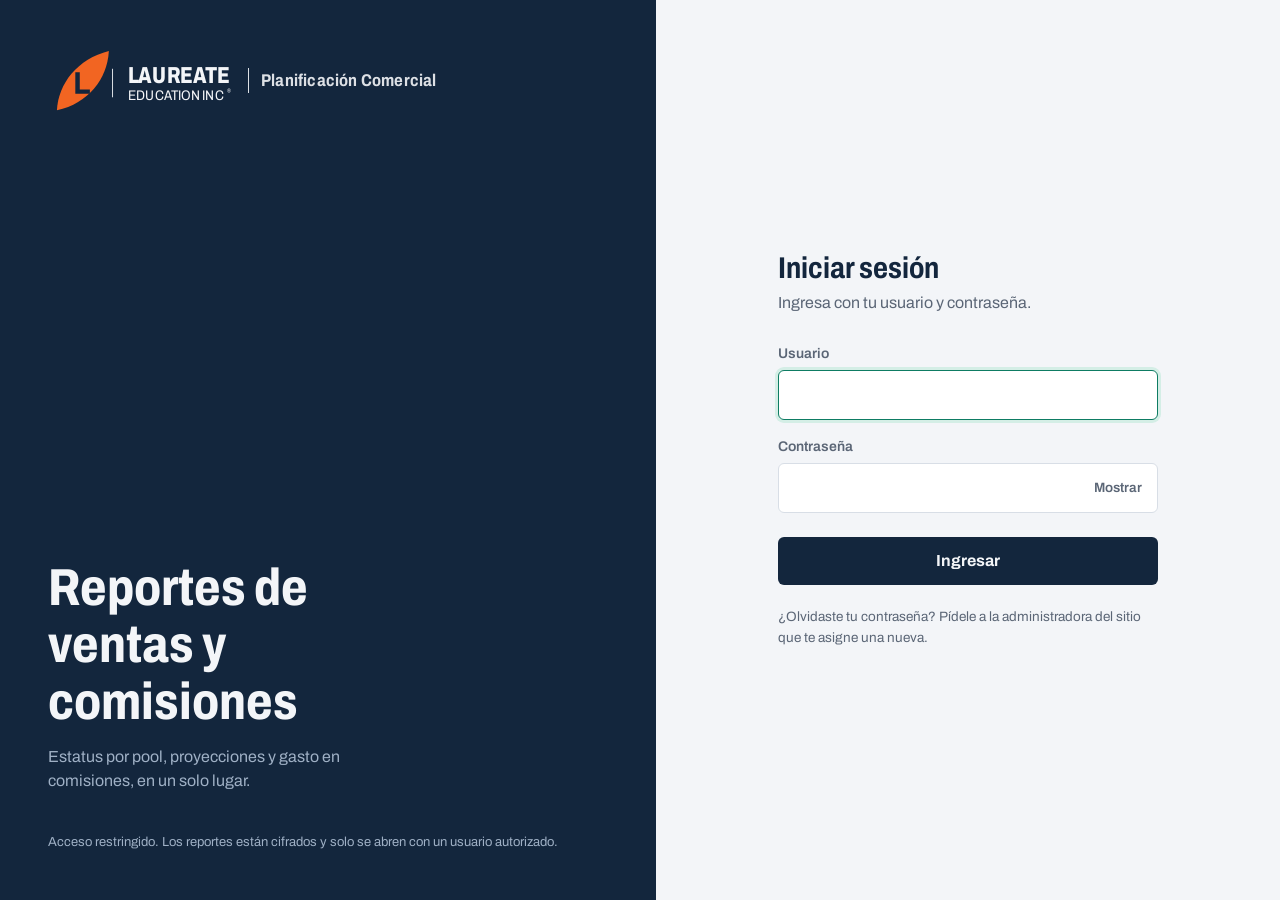
==== site/index.html @ 257400d3 "Agregar sitio con inicio de sesión y panel de reportes Login cifrado (PBKDF2 + AES-GCM) para Planifi" ====
<!DOCTYPE html>
<html lang="es">
<head>
<meta charset="utf-8">
<meta name="viewport" content="width=device-width, initial-scale=1">
<meta name="robots" content="noindex, nofollow">
<title>Planificación Comercial · Iniciar sesión</title>
<link rel="stylesheet" href="https://fonts.googleapis.com/css2?family=Archivo:wdth,wght@62..125,400..800&display=swap">
<link rel="stylesheet" href="app.css">
</head>
<body>
<div class="login">
  <aside class="side">
    <div class="brand"><span class="logo"></span><span class="team">Planificación Comercial</span></div>
    <h1>Reportes de ventas y comisiones</h1>
    <p>Estatus por pool, proyecciones y gasto en comisiones, en un solo lugar.</p>
    <small>Acceso restringido. Los reportes están cifrados y solo se abren con un usuario autorizado.</small>
  </aside>
  <main>
    <form class="card" id="f" autocomplete="on" novalidate>
      <h2>Iniciar sesión</h2>
      <p class="sub">Ingresa con tu usuario y contraseña.</p>
      <div class="err" id="err" role="alert"></div>
      <label class="field">Usuario
        <input id="u" name="username" autocomplete="username" autocapitalize="none" spellcheck="false" required autofocus>
      </label>
      <label class="field">Contraseña
        <span class="pw">
          <input id="p" name="password" type="password" autocomplete="current-password" required>
          <button type="button" id="ver" aria-label="Mostrar contraseña">Mostrar</button>
        </span>
      </label>
      <button class="btn" id="go" type="submit">Ingresar</button>
      <p class="note">¿Olvidaste tu contraseña? Pídele a la administradora del sitio que te asigne una nueva.</p>
    </form>
  </main>
</div>
<script src="app.js"></script>
<script>
if (sesion.get()) location.replace("panel.html");
const $ = id => document.getElementById(id);
$("ver").onclick = () => {
  const show = $("p").type === "password";
  $("p").type = show ? "text" : "password";
  $("ver").textContent = show ? "Ocultar" : "Mostrar";
  $("ver").setAttribute("aria-label", show ? "Ocultar contraseña" : "Mostrar contraseña");
};
const error = msg => { $("err").textContent = msg; $("err").classList.toggle("show", !!msg); };
$("f").onsubmit = async e => {
  e.preventDefault();
  const u = $("u").value, p = $("p").value;
  if (!u.trim() || !p) return error("Escribe tu usuario y contraseña.");
  error(""); $("go").disabled = true; $("go").textContent = "Verificando…";
  try {
    const r = await login(u, p);
    if (!r) { error("Usuario o contraseña incorrectos."); $("p").select(); return; }
    sesion.set(r.k, r.nombre);
    location.replace("panel.html");
  } catch (err) {
    error(window.crypto?.subtle ? "No se pudo conectar. Intenta de nuevo." : "Abre el sitio con https para poder ingresar.");
  } finally { $("go").disabled = false; $("go").textContent = "Ingresar"; }
};
</script>
</body>
</html>
---- site/app.css ----
:root{
  --bg:#F3F5F8; --paper:#FFFFFF; --ink:#13263D; --text:#1D2733; --muted:#5B6676; --rule:#D8DEE6; --track:#E5EAF0;
  --ok:#0E7C63; --ok-soft:#D4EEE6; --warn:#B47A0C; --warn-soft:#FBEFD6; --bad:#AE3D2D; --bad-soft:#F6DEDA;
  --head:#13263D; --head-text:#F3F5F8; --head-muted:#9FB0C5;
}
@media (prefers-color-scheme: dark){
  :root:not([data-theme="light"]){
    --bg:#0E1622; --paper:#152131; --ink:#E8EDF3; --text:#D9E0E8; --muted:#95A2B3; --rule:#2A3A4F; --track:#223247;
    --ok:#3FBF98; --ok-soft:#173A31; --warn:#E3B04F; --warn-soft:#3A2F17; --bad:#E07A68; --bad-soft:#3D221E;
    --head:#0A111B; --head-text:#E8EDF3;
  }
}
:root[data-theme="dark"]{
  --bg:#0E1622; --paper:#152131; --ink:#E8EDF3; --text:#D9E0E8; --muted:#95A2B3; --rule:#2A3A4F; --track:#223247;
  --ok:#3FBF98; --ok-soft:#173A31; --warn:#E3B04F; --warn-soft:#3A2F17; --bad:#E07A68; --bad-soft:#3D221E;
  --head:#0A111B; --head-text:#E8EDF3;
}
*,*::before,*::after{box-sizing:border-box}
html,body{margin:0}
body{background:var(--bg); color:var(--text); font-family:'Archivo','Helvetica Neue',Arial,sans-serif; font-size:16px; line-height:1.5}
h1,h2,h3{color:var(--ink); font-stretch:82%; margin:0; line-height:1.1}
p{margin:0}
a{color:inherit}
button,input{font:inherit}
:focus-visible{outline:2px solid var(--ok); outline-offset:2px}
.brand{display:flex; align-items:center; gap:10px; font-weight:700; font-stretch:85%; letter-spacing:.2px}
.brand .logo{display:block; width:128px; flex:none; line-height:0}
.brand .logo svg{width:100%; height:auto; display:block}
.brand .team{padding-left:12px; border-left:1px solid currentColor; opacity:.9; font-size:15px; white-space:nowrap}
.login .side .brand .logo{width:190px}
.login .side .brand .team{font-size:17px}

/* inicio de sesión */
.login{min-height:100vh; min-height:100dvh; display:grid; grid-template-columns:1.05fr 1fr}
.login .side{background:var(--head); color:var(--head-text); padding:48px; display:flex; flex-direction:column; justify-content:space-between}
.login .side h1{color:var(--head-text); font-size:clamp(34px,4.4vw,52px); font-weight:750; max-width:13ch; margin-top:auto}
.login .side p{color:var(--head-muted); max-width:40ch; margin-top:14px}
.login .side small{color:var(--head-muted); margin-top:40px; font-size:13px}
.login main{display:grid; place-items:center; padding:40px 16px}
.card{width:100%; max-width:380px}
.card h2{font-size:30px; font-weight:700}
.card .sub{color:var(--muted); margin:6px 0 28px}
.field{display:flex; flex-direction:column; gap:6px; margin-bottom:16px; font-size:14px; color:var(--muted); font-weight:600}
.field input{font-size:16px; color:var(--text); background:var(--paper); border:1px solid var(--rule); border-radius:6px; padding:12px 14px; width:100%}
.field input:focus{border-color:var(--ok); outline:none; box-shadow:0 0 0 3px var(--ok-soft)}
.pw{position:relative}
.pw input{padding-right:84px}
.pw button{position:absolute; right:6px; top:50%; transform:translateY(-50%); background:none; border:none; color:var(--muted); font-size:13.5px; font-weight:600; padding:6px 10px; cursor:pointer; border-radius:4px}
.pw button:hover{color:var(--ink); background:var(--track)}
.btn{display:inline-flex; align-items:center; justify-content:center; gap:8px; background:var(--ink); color:var(--bg); border:none; border-radius:6px; padding:12px 18px; font-weight:700; cursor:pointer; text-decoration:none}
.btn:hover{opacity:.9}
.btn[disabled]{opacity:.6; cursor:progress}
.card .btn{width:100%; margin-top:8px; font-size:16px}
.err{display:none; background:var(--bad-soft); color:var(--bad); border-radius:6px; padding:10px 14px; font-size:14.5px; margin-bottom:16px}
.err.show{display:block}
.note{color:var(--muted); font-size:13.5px; margin-top:22px}

/* barra superior */
.top{background:var(--head); color:var(--head-text)}
.top .in{max-width:1080px; margin:0 auto; padding:14px 24px; display:flex; align-items:center; gap:16px}
.top .who{margin-left:auto; color:var(--head-muted); font-size:14.5px; white-space:nowrap; overflow:hidden; text-overflow:ellipsis}
.ghost{background:none; border:1px solid #2D4360; color:var(--head-text); border-radius:6px; padding:7px 12px; font-size:14px; font-weight:600; cursor:pointer; text-decoration:none; white-space:nowrap}
.ghost:hover{background:#1E3550}

/* panel */
.wrap{max-width:1080px; margin:0 auto; padding:40px 24px 64px}
.hello{color:var(--muted)}
.wrap h1{font-size:clamp(32px,4vw,44px); font-weight:750; margin-top:4px}
.stats{display:flex; gap:32px; margin:24px 0 32px; padding:18px 0; border-top:1px solid var(--rule); border-bottom:1px solid var(--rule); flex-wrap:wrap}
.stats div{display:flex; flex-direction:column}
.stats b{font-size:28px; font-weight:750; font-stretch:80%; color:var(--ink); line-height:1.1}
.stats span{color:var(--muted); font-size:14px}
.grid{display:grid; grid-template-columns:repeat(auto-fill,minmax(300px,1fr)); gap:20px}
.rep{background:var(--paper); border:1px solid var(--rule); border-radius:8px; padding:22px; display:flex; flex-direction:column; gap:10px; text-decoration:none; transition:border-color .15s, transform .15s}
.rep:hover{border-color:var(--ink); transform:translateY(-2px)}
.rep .meta{display:flex; gap:8px; align-items:center; flex-wrap:wrap}
.tag{display:inline-block; font-size:12.5px; font-weight:600; padding:2px 8px; border-radius:3px; background:var(--track); color:var(--muted)}
.tag.warn{background:var(--warn-soft); color:var(--warn)}
.tag.ok{background:var(--ok-soft); color:var(--ok)}
.rep h3{font-size:22px; font-weight:700}
.rep p{color:var(--muted); font-size:15px; flex:1}
.rep .foot{display:flex; justify-content:space-between; align-items:center; border-top:1px solid var(--rule); padding-top:12px; margin-top:6px; font-size:14px; color:var(--muted)}
.rep .foot strong{color:var(--ink)}
.empty{background:var(--paper); border:1px dashed var(--rule); border-radius:8px; padding:40px; text-align:center; color:var(--muted)}

/* visor */
.viewer{height:100vh; height:100dvh; display:flex; flex-direction:column}
.viewer .top .title{font-weight:600; white-space:nowrap; overflow:hidden; text-overflow:ellipsis; min-width:0}
.viewer .top .in{max-width:none}
.viewer iframe{flex:1; border:0; width:100%; background:var(--bg)}
.loading{flex:1; display:grid; place-items:center; color:var(--muted)}

@media (max-width:760px){
  .login{grid-template-columns:1fr}
  .login .side{padding:28px 16px 32px}
  .login .side h1{margin-top:28px; font-size:32px}
  .login .side small{display:none}
  .top .in,.wrap{padding-left:16px; padding-right:16px}
  .top .who{display:none}
  .top .brand .team{display:none}
  .login .side .brand .logo{width:150px}
  .stats{gap:24px}
}
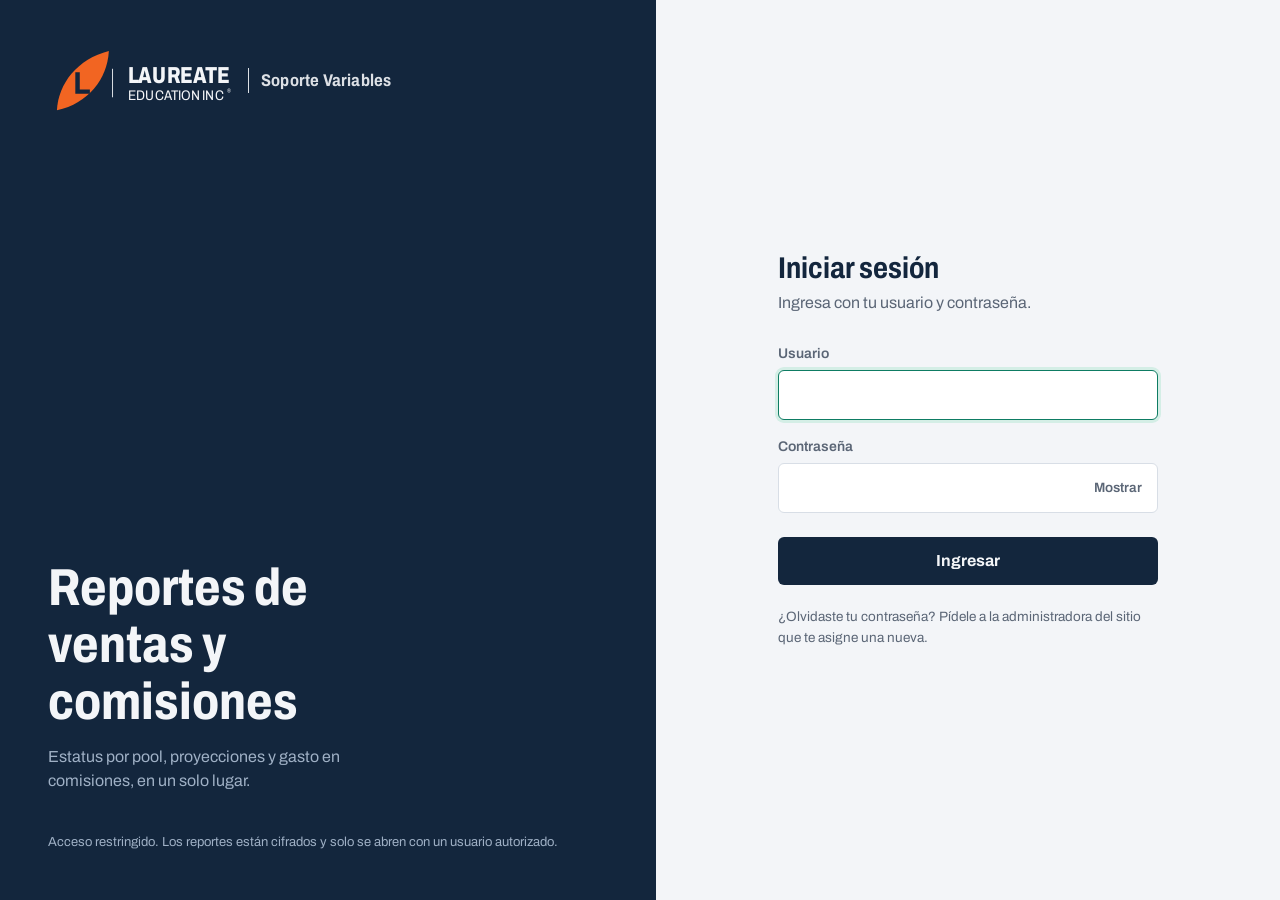
==== commit 9aa7532a: "Renombrar equipo a Soporte Variables y anotar recordatorios del sitio Co-Authored-By: Claude Opus 5." ====
--- a/site/index.html
+++ b/site/index.html
@@ -4,14 +4,14 @@
 <meta charset="utf-8">
 <meta name="viewport" content="width=device-width, initial-scale=1">
 <meta name="robots" content="noindex, nofollow">
-<title>Planificación Comercial · Iniciar sesión</title>
+<title>Soporte Variables · Iniciar sesión</title>
 <link rel="stylesheet" href="https://fonts.googleapis.com/css2?family=Archivo:wdth,wght@62..125,400..800&display=swap">
 <link rel="stylesheet" href="app.css">
 </head>
 <body>
 <div class="login">
   <aside class="side">
-    <div class="brand"><span class="logo"></span><span class="team">Planificación Comercial</span></div>
+    <div class="brand"><span class="logo"></span><span class="team">Soporte Variables</span></div>
     <h1>Reportes de ventas y comisiones</h1>
     <p>Estatus por pool, proyecciones y gasto en comisiones, en un solo lugar.</p>
     <small>Acceso restringido. Los reportes están cifrados y solo se abren con un usuario autorizado.</small>
